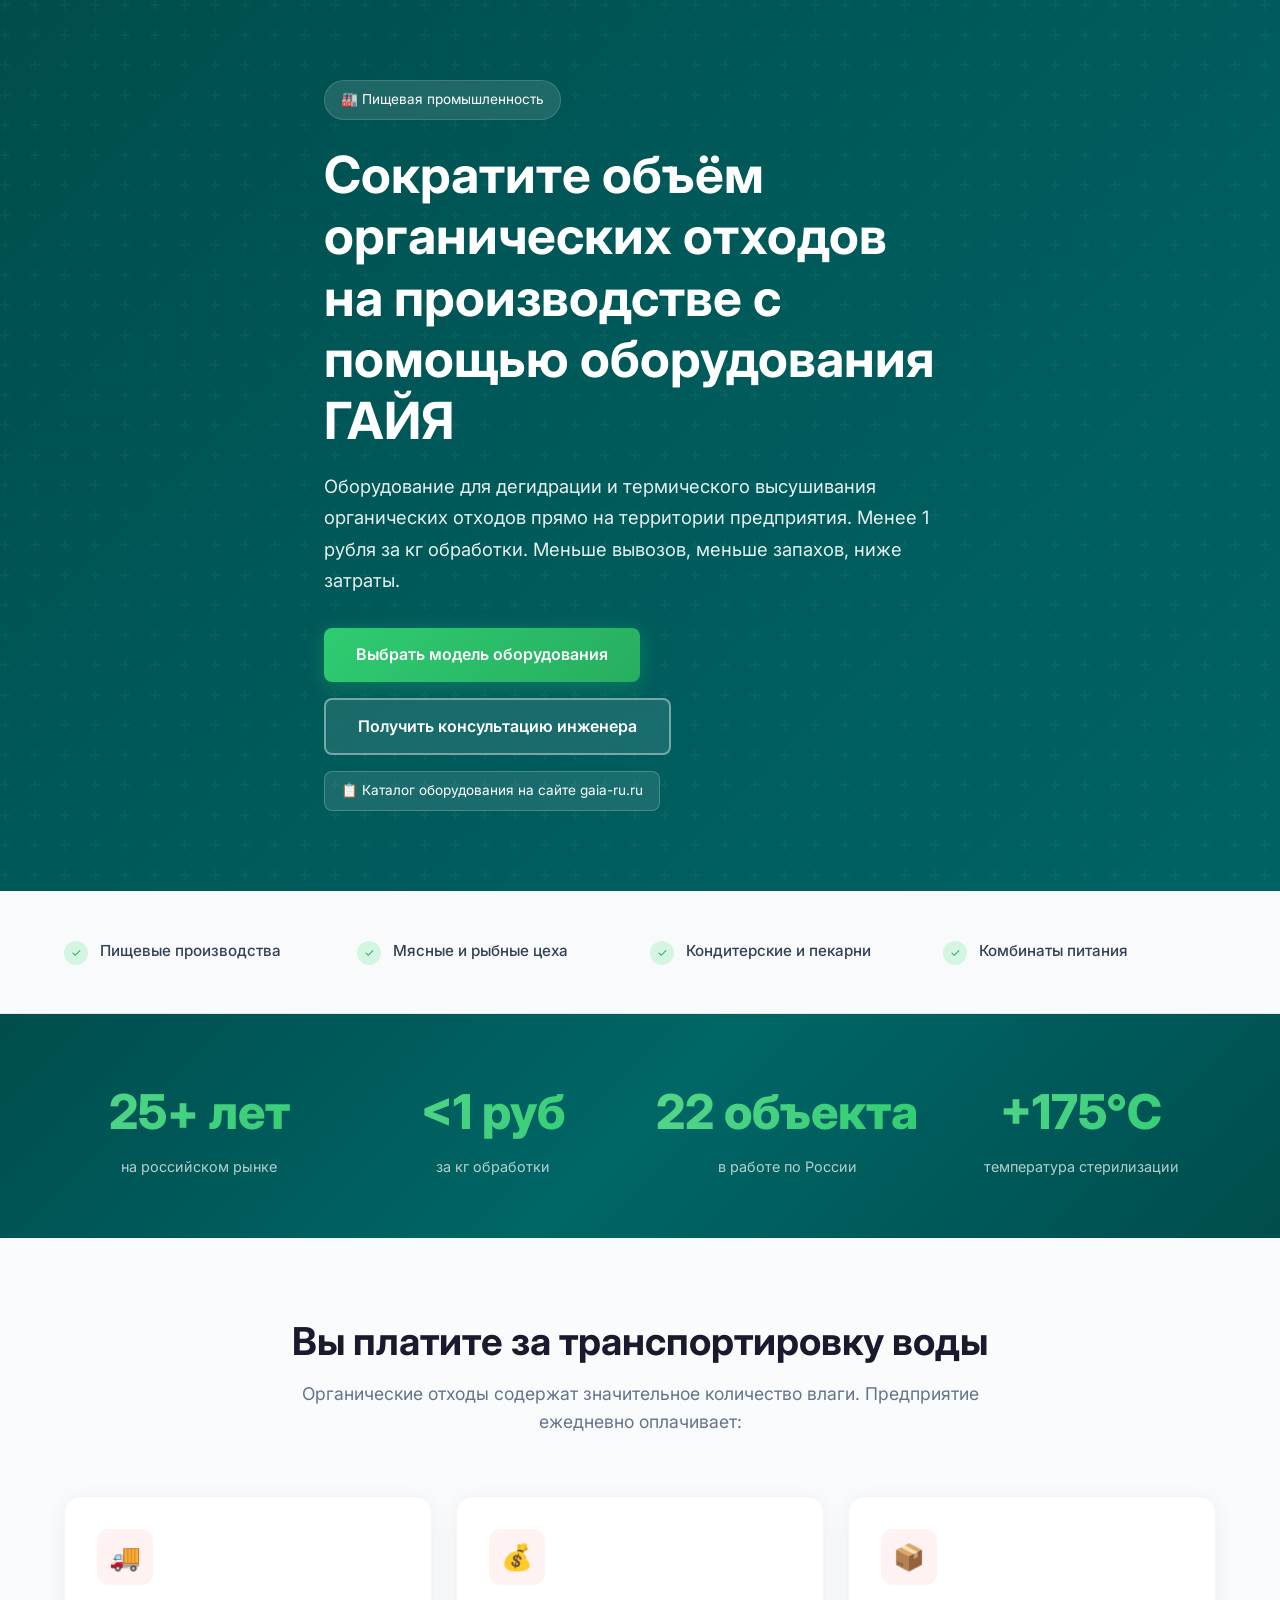
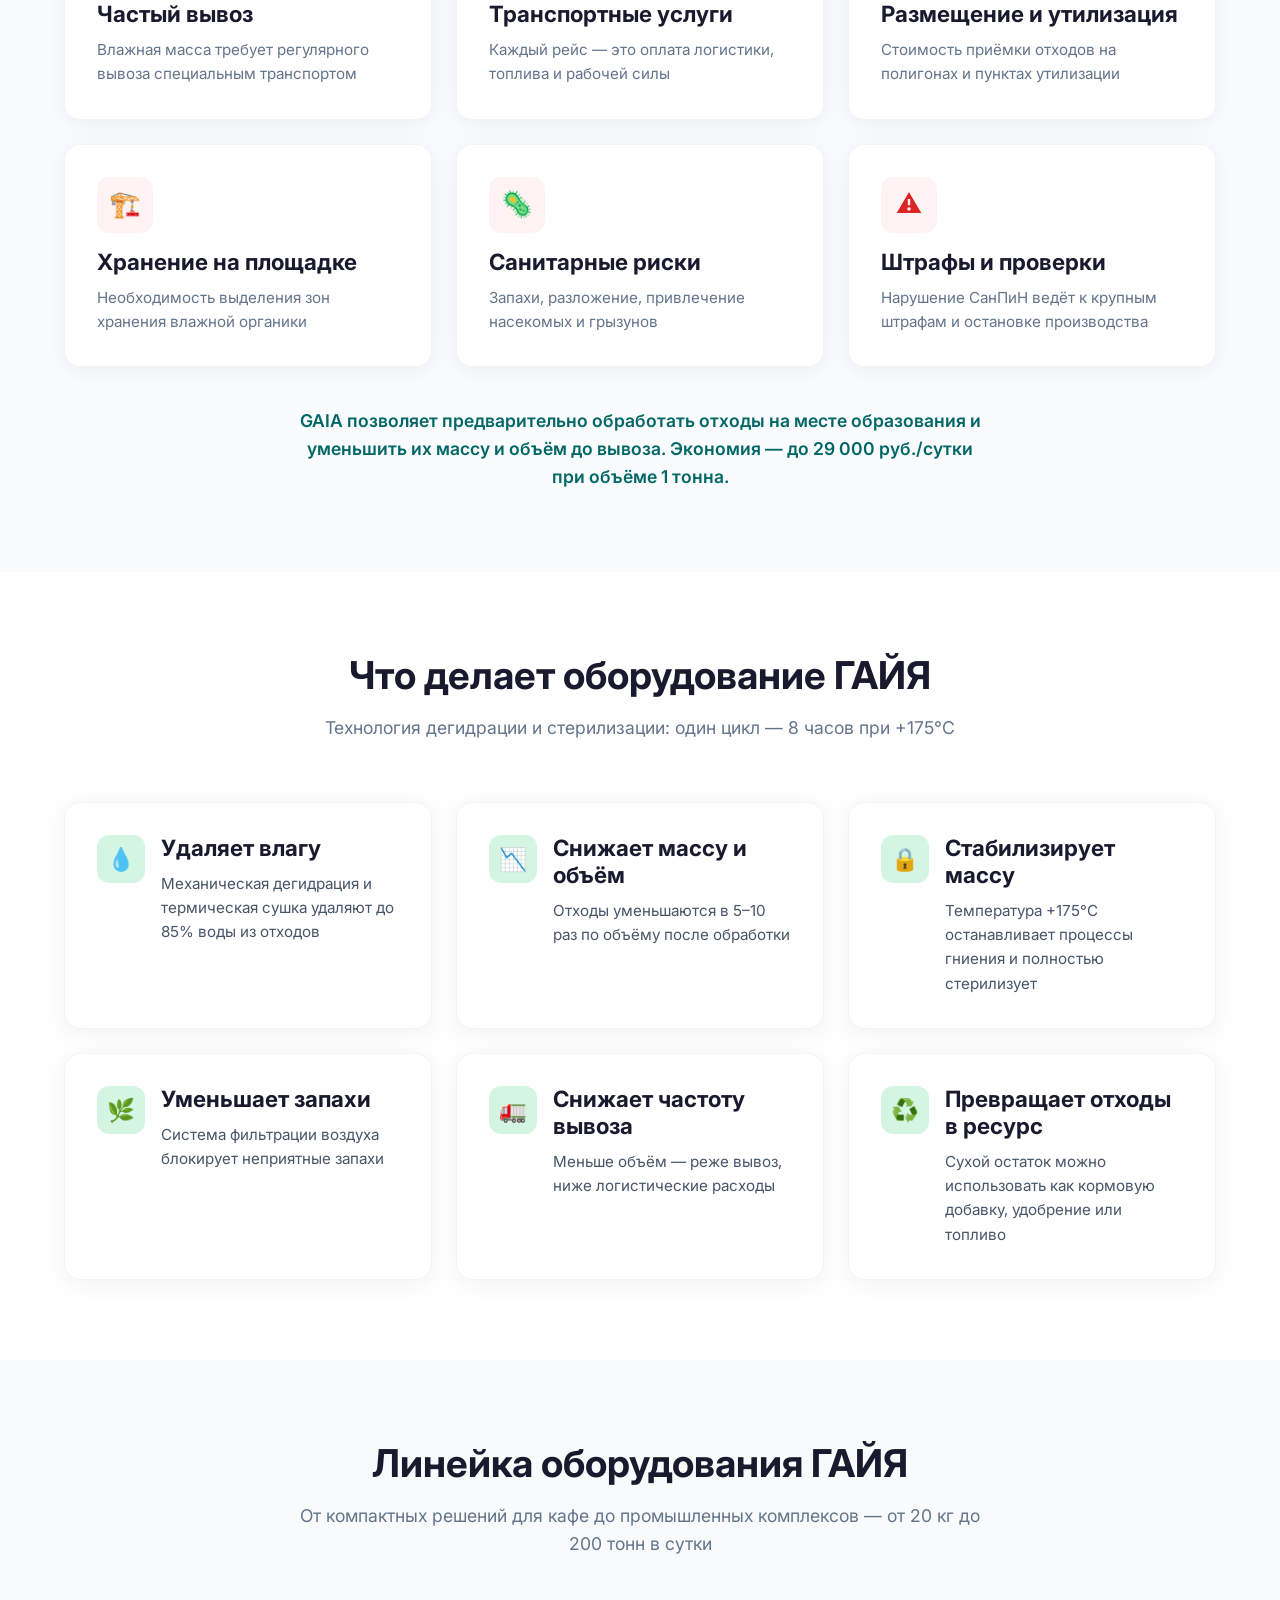
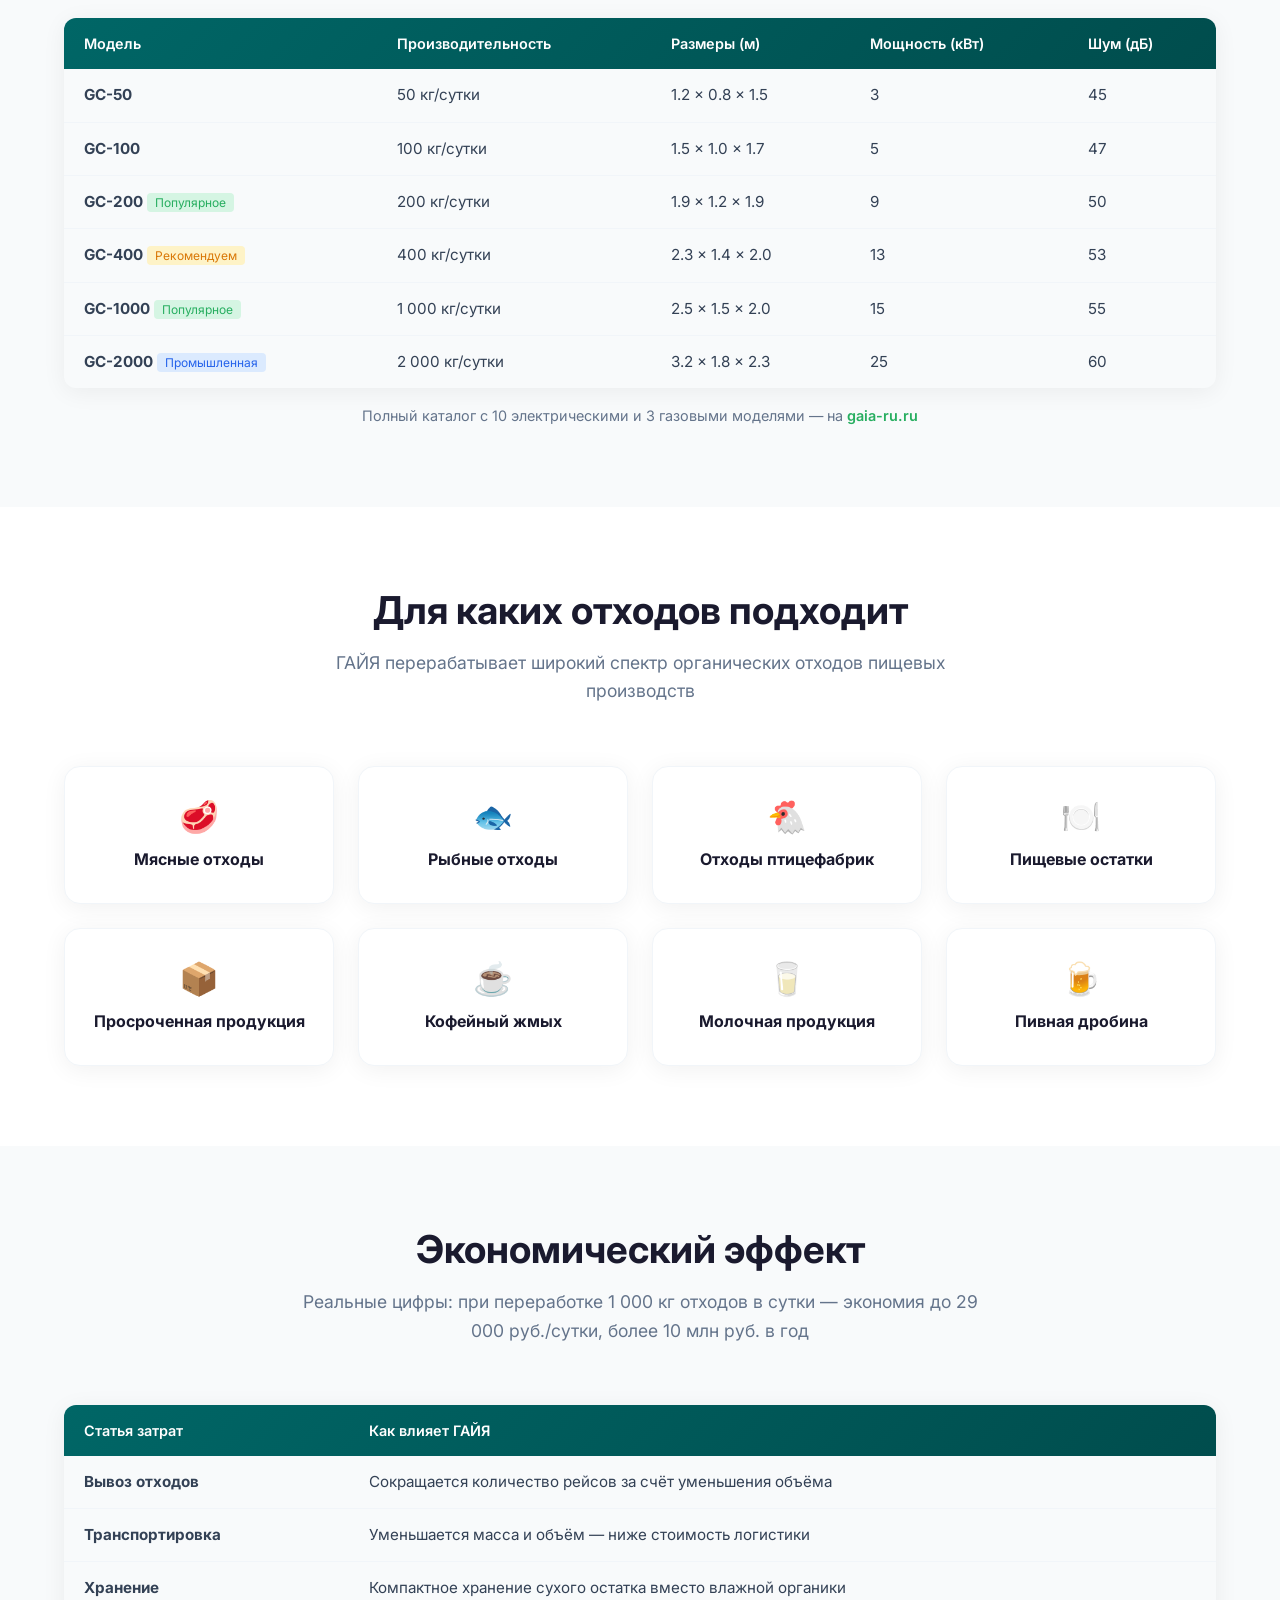
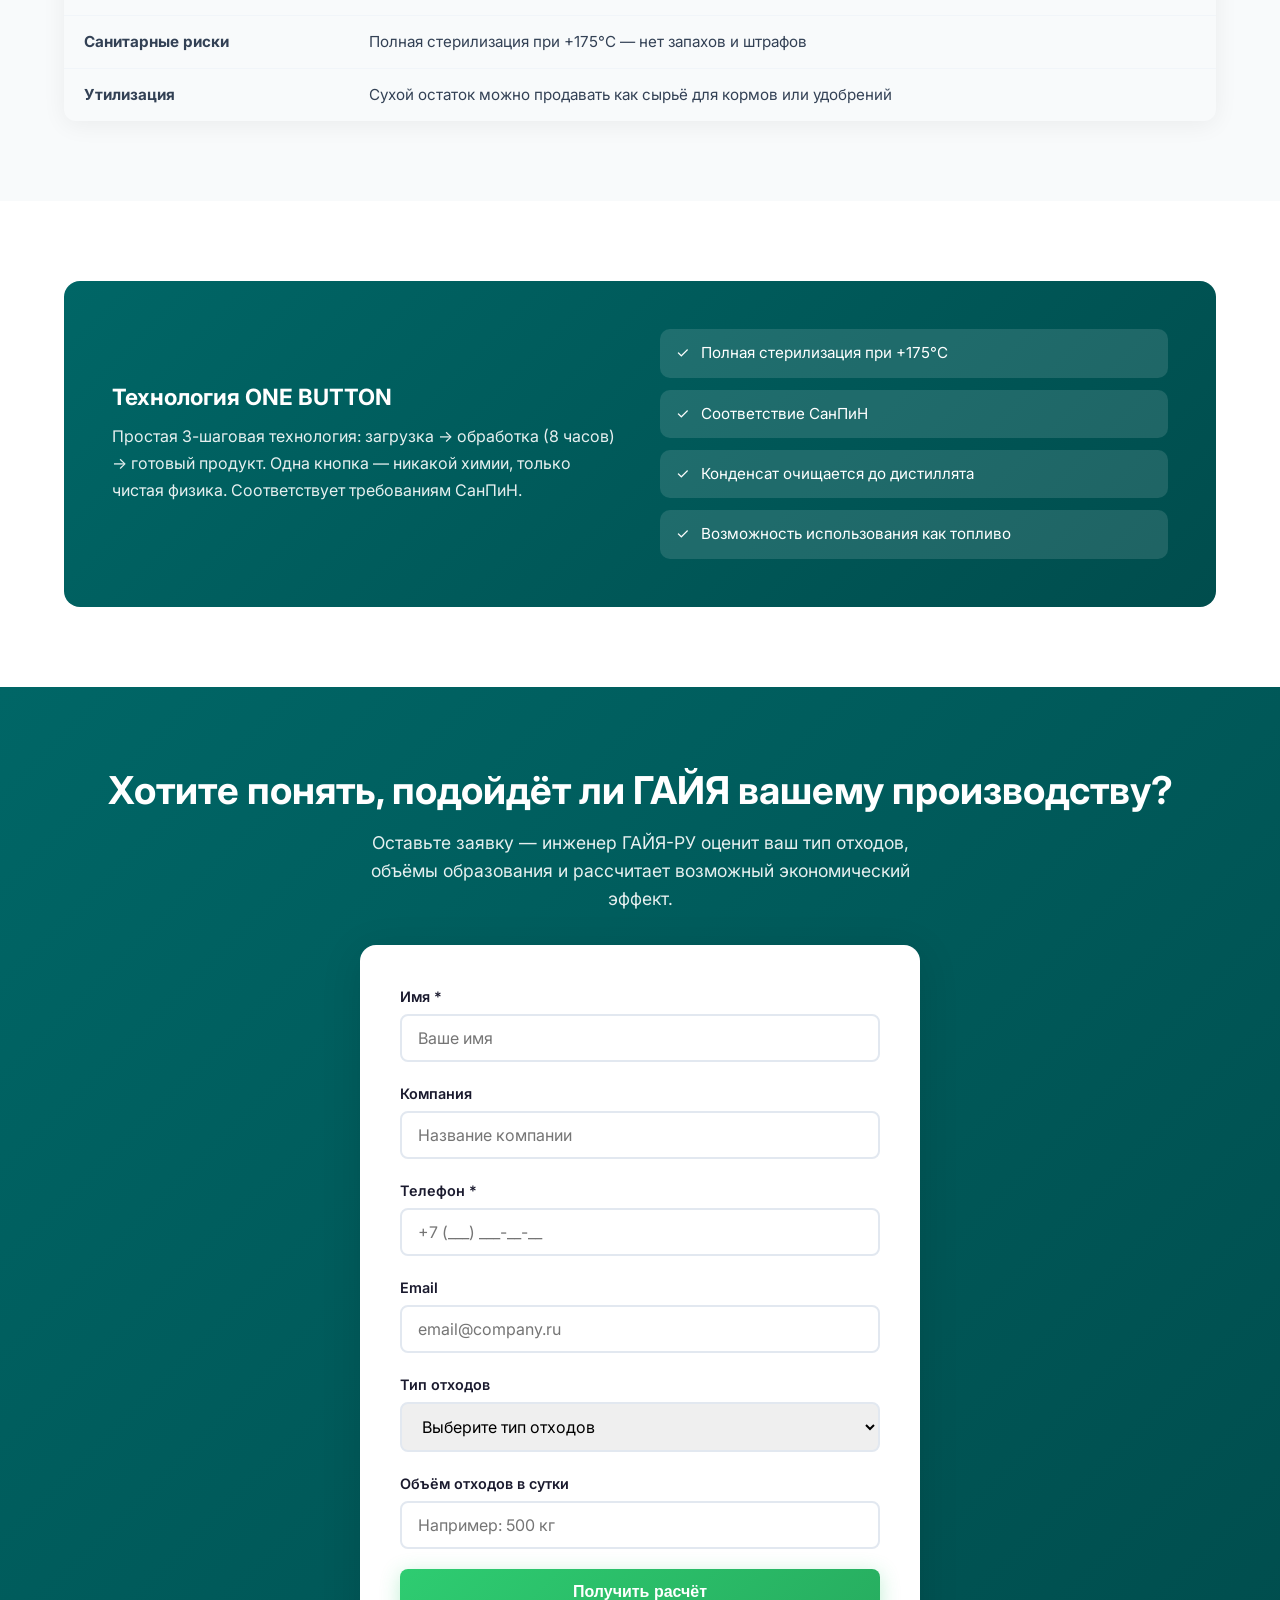
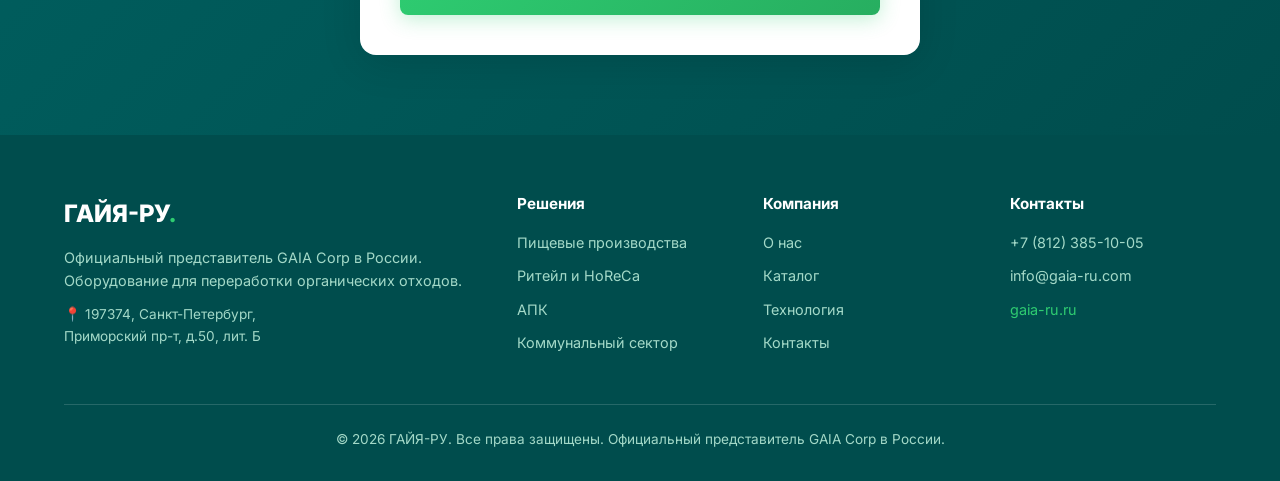
==== landing-1-food.html @ f54e6ef3 "GAIA landing pages - 10 professionally designed landing pages with real GAIA-RU data" ====
<!DOCTYPE html>
<html lang="ru">
<head>
<meta charset="UTF-8">
<meta name="viewport" content="width=device-width,initial-scale=1">
<title>ГАЙЯ-РУ для пищевых производств — Дегидрация органических отходов</title>
<meta name="description" content="Оборудование ГАЙЯ для дегидрации и термического высушивания органических отходов на пищевых производствах. Сократите объём отходов до 90%. Менее 1 руб/кг.">
<link rel="preconnect" href="https://fonts.googleapis.com">
<link href="https://fonts.googleapis.com/css2?family=Inter:wght@400;500;600;700;800&display=swap" rel="stylesheet">
<link rel="stylesheet" href="common.css">
<style>
.hero-food{background:linear-gradient(135deg,#004d4d 0%,#006666 50%,#004d4d 100%)}
.hero-food::before{background:linear-gradient(135deg,rgba(0,77,77,.95),rgba(0,102,102,.85))}
.solution-icon{width:48px;height:48px;background:#d5f5e3;border-radius:12px;display:flex;align-items:center;justify-content:center;font-size:1.4rem;margin-bottom:12px;flex-shrink:0}
.solution-item{display:flex;gap:16px;align-items:flex-start}
.solution-item p{color:#475569;font-size:.95rem}
.cta-form-section{background:linear-gradient(135deg,#e8f8f5,#d5f5e3)}
.eco-highlight{background:linear-gradient(135deg,#006666,#004d4d);border-radius:16px;padding:48px;color:#fff;display:grid;grid-template-columns:1fr 1fr;gap:40px;align-items:center}
.eco-highlight h3{color:#fff;margin-bottom:12px}
.eco-highlight p{opacity:.9;line-height:1.7}
.eco-list{display:flex;flex-direction:column;gap:12px}
.eco-list-item{display:flex;align-items:center;gap:12px;background:rgba(255,255,255,.12);padding:12px 16px;border-radius:10px}
.eco-list-item span{font-size:.95rem}
.catalog-link{display:inline-flex;align-items:center;gap:8px;background:rgba(255,255,255,.1);padding:8px 16px;border-radius:8px;font-size:.85rem;color:#fff;margin-top:16px;border:1px solid rgba(255,255,255,.2);transition:all .3s}
.catalog-link:hover{background:rgba(255,255,255,.2)}
@media(max-width:768px){.eco-highlight{grid-template-columns:1fr}}
</style>
</head>
<body>

<!-- Hero -->
<section class="hero hero-food">
<div class="hero-bg"></div>
<div class="container hero-content">
<div class="hero-badge">🏭 Пищевая промышленность</div>
<h1>Сократите объём органических отходов на производстве с помощью оборудования ГАЙЯ</h1>
<p>Оборудование для дегидрации и термического высушивания органических отходов прямо на территории предприятия. Менее 1 рубля за кг обработки. Меньше вывозов, меньше запахов, ниже затраты.</p>
<div class="hero-buttons">
<a href="#catalog" class="btn btn-primary">Выбрать модель оборудования</a>
<a href="#cta" class="btn btn-secondary">Получить консультацию инженера</a>
</div>
<a href="https://gaia-ru.ru/catalog.html" class="catalog-link" target="_blank">📋 Каталог оборудования на сайте gaia-ru.ru</a>
</div>
</section>

<!-- Features Strip -->
<div class="features-strip">
<div class="container">
<div class="grid-4">
<div class="feature-item"><div class="feature-check">✓</div><span>Пищевые производства</span></div>
<div class="feature-item"><div class="feature-check">✓</div><span>Мясные и рыбные цеха</span></div>
<div class="feature-item"><div class="feature-check">✓</div><span>Кондитерские и пекарни</span></div>
<div class="feature-item"><div class="feature-check">✓</div><span>Комбинаты питания</span></div>
</div>
</div>
</div>

<!-- Stats -->
<section class="stats">
<div class="container">
<div class="grid-4">
<div class="stat-item"><div class="stat-number">25+ лет</div><div class="stat-label">на российском рынке</div></div>
<div class="stat-item"><div class="stat-number">&lt;1 руб</div><div class="stat-label">за кг обработки</div></div>
<div class="stat-item"><div class="stat-number">22 объекта</div><div class="stat-label">в работе по России</div></div>
<div class="stat-item"><div class="stat-number">+175°C</div><div class="stat-label">температура стерилизации</div></div>
</div>
</div>
</section>

<!-- Problem -->
<section style="background:#fafbfc">
<div class="container">
<div class="section-header">
<h2>Вы платите за транспортировку воды</h2>
<p>Органические отходы содержат значительное количество влаги. Предприятие ежедневно оплачивает:</p>
</div>
<div class="grid-3">
<div class="card">
<div class="card-icon" style="background:#fef2f2;color:#dc2626">🚚</div>
<h3>Частый вывоз</h3>
<p>Влажная масса требует регулярного вывоза специальным транспортом</p>
</div>
<div class="card">
<div class="card-icon" style="background:#fef2f2;color:#dc2626">💰</div>
<h3>Транспортные услуги</h3>
<p>Каждый рейс — это оплата логистики, топлива и рабочей силы</p>
</div>
<div class="card">
<div class="card-icon" style="background:#fef2f2;color:#dc2626">📦</div>
<h3>Размещение и утилизация</h3>
<p>Стоимость приёмки отходов на полигонах и пунктах утилизации</p>
</div>
<div class="card">
<div class="card-icon" style="background:#fef2f2;color:#dc2626">🏗️</div>
<h3>Хранение на площадке</h3>
<p>Необходимость выделения зон хранения влажной органики</p>
</div>
<div class="card">
<div class="card-icon" style="background:#fef2f2;color:#dc2626">🦠</div>
<h3>Санитарные риски</h3>
<p>Запахи, разложение, привлечение насекомых и грызунов</p>
</div>
<div class="card">
<div class="card-icon" style="background:#fef2f2;color:#dc2626">⚠️</div>
<h3>Штрафы и проверки</h3>
<p>Нарушение СанПиН ведёт к крупным штрафам и остановке производства</p>
</div>
</div>
<div style="text-align:center;margin-top:40px">
<p style="font-size:1.1rem;color:#006666;font-weight:600;max-width:700px;margin:0 auto">GAIA позволяет предварительно обработать отходы на месте образования и уменьшить их массу и объём до вывоза. Экономия — до 29 000 руб./сутки при объёме 1 тонна.</p>
</div>
</div>
</section>

<!-- Solution -->
<section>
<div class="container">
<div class="section-header">
<h2>Что делает оборудование ГАЙЯ</h2>
<p>Технология дегидрации и стерилизации: один цикл — 8 часов при +175°C</p>
</div>
<div class="grid-3">
<div class="solution-item card">
<div class="solution-icon">💧</div>
<div><h3>Удаляет влагу</h3><p>Механическая дегидрация и термическая сушка удаляют до 85% воды из отходов</p></div>
</div>
<div class="solution-item card">
<div class="solution-icon">📉</div>
<div><h3>Снижает массу и объём</h3><p>Отходы уменьшаются в 5–10 раз по объёму после обработки</p></div>
</div>
<div class="solution-item card">
<div class="solution-icon">🔒</div>
<div><h3>Стабилизирует массу</h3><p>Температура +175°C останавливает процессы гниения и полностью стерилизует</p></div>
</div>
<div class="solution-item card">
<div class="solution-icon">🌿</div>
<div><h3>Уменьшает запахи</h3><p>Система фильтрации воздуха блокирует неприятные запахи</p></div>
</div>
<div class="solution-item card">
<div class="solution-icon">🚛</div>
<div><h3>Снижает частоту вывоза</h3><p>Меньше объём — реже вывоз, ниже логистические расходы</p></div>
</div>
<div class="solution-item card">
<div class="solution-icon">♻️</div>
<div><h3>Превращает отходы в ресурс</h3><p>Сухой остаток можно использовать как кормовую добавку, удобрение или топливо</p></div>
</div>
</div>
</div>
</section>

<!-- Catalog -->
<section style="background:#f8fafb" id="catalog">
<div class="container">
<div class="section-header">
<h2>Линейка оборудования ГАЙЯ</h2>
<p>От компактных решений для кафе до промышленных комплексов — от 20 кг до 200 тонн в сутки</p>
</div>
<div class="table-wrapper">
<table>
<thead><tr><th>Модель</th><th>Производительность</th><th>Размеры (м)</th><th>Мощность (кВт)</th><th>Шум (дБ)</th></tr></thead>
<tbody>
<tr><td><strong>GC-50</strong></td><td>50 кг/сутки</td><td>1.2 × 0.8 × 1.5</td><td>3</td><td>45</td></tr>
<tr><td><strong>GC-100</strong></td><td>100 кг/сутки</td><td>1.5 × 1.0 × 1.7</td><td>5</td><td>47</td></tr>
<tr><td><strong>GC-200</strong> <span style="background:#d5f5e3;color:#27ae60;padding:2px 8px;border-radius:4px;font-size:.75rem">Популярное</span></td><td>200 кг/сутки</td><td>1.9 × 1.2 × 1.9</td><td>9</td><td>50</td></tr>
<tr><td><strong>GC-400</strong> <span style="background:#fef3c7;color:#d97706;padding:2px 8px;border-radius:4px;font-size:.75rem">Рекомендуем</span></td><td>400 кг/сутки</td><td>2.3 × 1.4 × 2.0</td><td>13</td><td>53</td></tr>
<tr><td><strong>GC-1000</strong> <span style="background:#d5f5e3;color:#27ae60;padding:2px 8px;border-radius:4px;font-size:.75rem">Популярное</span></td><td>1 000 кг/сутки</td><td>2.5 × 1.5 × 2.0</td><td>15</td><td>55</td></tr>
<tr><td><strong>GC-2000</strong> <span style="background:#dbeafe;color:#2563eb;padding:2px 8px;border-radius:4px;font-size:.75rem">Промышленная</span></td><td>2 000 кг/сутки</td><td>3.2 × 1.8 × 2.3</td><td>25</td><td>60</td></tr>
</tbody>
</table>
</div>
<p style="text-align:center;margin-top:16px;font-size:.9rem;color:#64748b">Полный каталог с 10 электрическими и 3 газовыми моделями — на <a href="https://gaia-ru.ru/catalog.html" target="_blank" style="color:#27ae60;font-weight:600">gaia-ru.ru</a></p>
</div>
</section>

<!-- For which waste -->
<section>
<div class="container">
<div class="section-header">
<h2>Для каких отходов подходит</h2>
<p>ГАЙЯ перерабатывает широкий спектр органических отходов пищевых производств</p>
</div>
<div class="grid-4">
<div class="card" style="text-align:center;padding:24px"><div style="font-size:2rem;margin-bottom:8px">🥩</div><h3 style="font-size:1rem">Мясные отходы</h3></div>
<div class="card" style="text-align:center;padding:24px"><div style="font-size:2rem;margin-bottom:8px">🐟</div><h3 style="font-size:1rem">Рыбные отходы</h3></div>
<div class="card" style="text-align:center;padding:24px"><div style="font-size:2rem;margin-bottom:8px">🐔</div><h3 style="font-size:1rem">Отходы птицефабрик</h3></div>
<div class="card" style="text-align:center;padding:24px"><div style="font-size:2rem;margin-bottom:8px">🍽️</div><h3 style="font-size:1rem">Пищевые остатки</h3></div>
<div class="card" style="text-align:center;padding:24px"><div style="font-size:2rem;margin-bottom:8px">📦</div><h3 style="font-size:1rem">Просроченная продукция</h3></div>
<div class="card" style="text-align:center;padding:24px"><div style="font-size:2rem;margin-bottom:8px">☕</div><h3 style="font-size:1rem">Кофейный жмых</h3></div>
<div class="card" style="text-align:center;padding:24px"><div style="font-size:2rem;margin-bottom:8px">🥛</div><h3 style="font-size:1rem">Молочная продукция</h3></div>
<div class="card" style="text-align:center;padding:24px"><div style="font-size:2rem;margin-bottom:8px">🍺</div><h3 style="font-size:1rem">Пивная дробина</h3></div>
</div>
</div>
</section>

<!-- Economic Effect -->
<section style="background:#f8fafb">
<div class="container">
<div class="section-header">
<h2>Экономический эффект</h2>
<p>Реальные цифры: при переработке 1 000 кг отходов в сутки — экономия до 29 000 руб./сутки, более 10 млн руб. в год</p>
</div>
<div class="table-wrapper">
<table>
<thead><tr><th>Статья затрат</th><th>Как влияет ГАЙЯ</th></tr></thead>
<tbody>
<tr><td><strong>Вывоз отходов</strong></td><td>Сокращается количество рейсов за счёт уменьшения объёма</td></tr>
<tr><td><strong>Транспортировка</strong></td><td>Уменьшается масса и объём — ниже стоимость логистики</td></tr>
<tr><td><strong>Хранение</strong></td><td>Компактное хранение сухого остатка вместо влажной органики</td></tr>
<tr><td><strong>Санитарные риски</strong></td><td>Полная стерилизация при +175°C — нет запахов и штрафов</td></tr>
<tr><td><strong>Утилизация</strong></td><td>Сухой остаток можно продавать как сырьё для кормов или удобрений</td></tr>
</tbody>
</table>
</div>
</div>
</section>

<!-- Eco Highlight -->
<section>
<div class="container">
<div class="eco-highlight">
<div>
<h3>Технология ONE BUTTON</h3>
<p>Простая 3-шаговая технология: загрузка → обработка (8 часов) → готовый продукт. Одна кнопка — никакой химии, только чистая физика. Соответствует требованиям СанПиН.</p>
</div>
<div class="eco-list">
<div class="eco-list-item"><span>✓</span><span>Полная стерилизация при +175°C</span></div>
<div class="eco-list-item"><span>✓</span><span>Соответствие СанПиН</span></div>
<div class="eco-list-item"><span>✓</span><span>Конденсат очищается до дистиллята</span></div>
<div class="eco-list-item"><span>✓</span><span>Возможность использования как топливо</span></div>
</div>
</div>
</div>
</section>

<!-- CTA -->
<section class="cta-section" id="cta">
<div class="container">
<h2>Хотите понять, подойдёт ли ГАЙЯ вашему производству?</h2>
<p>Оставьте заявку — инженер ГАЙЯ-РУ оценит ваш тип отходов, объёмы образования и рассчитает возможный экономический эффект.</p>
<div class="form-card" style="text-align:left">
<div class="form-group"><label>Имя *</label><input type="text" placeholder="Ваше имя"></div>
<div class="form-group"><label>Компания</label><input type="text" placeholder="Название компании"></div>
<div class="form-group"><label>Телефон *</label><input type="tel" placeholder="+7 (___) ___-__-__"></div>
<div class="form-group"><label>Email</label><input type="email" placeholder="email@company.ru"></div>
<div class="form-group"><label>Тип отходов</label>
<select><option value="">Выберите тип отходов</option><option>Мясные отходы</option><option>Рыбные отходы</option><option>Пищевые остатки</option><option>Кофейный жмых</option><option>Пивная дробина</option><option>Молочная продукция</option><option>Просроченная продукция</option><option>Другое</option></select></div>
<div class="form-group"><label>Объём отходов в сутки</label><input type="text" placeholder="Например: 500 кг"></div>
<div style="text-align:center"><button class="btn btn-primary" style="width:100%">Получить расчёт</button></div>
</div>
</div>
</section>

<!-- Footer -->
<footer class="footer">
<div class="container">
<div class="footer-grid">
<div>
<div class="footer-brand">ГАЙЯ-РУ<span>.</span></div>
<p style="font-size:.9rem;margin-top:8px;line-height:1.6">Официальный представитель GAIA Corp в России.<br>Оборудование для переработки органических отходов.</p>
<p style="font-size:.85rem;margin-top:12px;color:#a3d9c8">📍 197374, Санкт-Петербург,<br>Приморский пр-т, д.50, лит. Б</p>
</div>
<div><h4>Решения</h4><ul><li><a href="#">Пищевые производства</a></li><li><a href="#">Ритейл и HoReCa</a></li><li><a href="#">АПК</a></li><li><a href="#">Коммунальный сектор</a></li></ul></div>
<div><h4>Компания</h4><ul><li><a href="https://gaia-ru.ru/about.html" target="_blank">О нас</a></li><li><a href="https://gaia-ru.ru/catalog.html" target="_blank">Каталог</a></li><li><a href="https://gaia-ru.ru/technology.html" target="_blank">Технология</a></li><li><a href="https://gaia-ru.ru/contacts.html" target="_blank">Контакты</a></li></ul></div>
<div><h4>Контакты</h4><ul><li><a href="tel:+78123851005">+7 (812) 385-10-05</a></li><li><a href="mailto:info@gaia-ru.com">info@gaia-ru.com</a></li><li style="margin-top:8px"><a href="https://gaia-ru.ru" target="_blank" style="color:#2ecc71">gaia-ru.ru</a></li></ul></div>
</div>
<div class="footer-bottom">© 2026 ГАЙЯ-РУ. Все права защищены. Официальный представитель GAIA Corp в России.</div>
</div>
</footer>

</body>
</html>
---- common.css ----
/* ГАЙЯ-РУ Landing Pages — Shared Styles */
/* Brand Colors: #2ecc71 (primary), #006666 (dark teal), #004d4d, #3498db (blue) */
/* Reset & Base */
*,*::before,*::after{box-sizing:border-box;margin:0;padding:0}
html{scroll-behavior:smooth;font-size:16px}
body{font-family:'Inter',-apple-system,BlinkMacSystemFont,'Segoe UI',sans-serif;color:#1a1a2e;background:#fff;line-height:1.6;-webkit-font-smoothing:antialiased}
img{max-width:100%;display:block}
a{text-decoration:none;color:inherit}
ul{list-style:none}

/* Typography */
h1,h2,h3,h4{font-weight:700;line-height:1.2}
h1{font-size:clamp(2rem,4vw,3.2rem)}
h2{font-size:clamp(1.6rem,3vw,2.4rem)}
h3{font-size:clamp(1.1rem,2vw,1.4rem)}

/* Container */
.container{max-width:1200px;margin:0 auto;padding:0 24px}

/* Buttons */
.btn{display:inline-flex;align-items:center;justify-content:center;padding:14px 32px;border-radius:8px;font-weight:600;font-size:1rem;transition:all .3s ease;border:none;cursor:pointer;gap:8px}
.btn-primary{background:linear-gradient(135deg,#2ecc71,#27ae60);color:#fff;box-shadow:0 4px 20px rgba(46,204,113,.3)}
.btn-primary:hover{transform:translateY(-2px);box-shadow:0 8px 30px rgba(46,204,113,.4)}
.btn-secondary{background:rgba(255,255,255,.1);color:#fff;border:2px solid rgba(255,255,255,.4);backdrop-filter:blur(4px)}
.btn-secondary:hover{background:rgba(255,255,255,.2);border-color:#fff}
.btn-outline{background:transparent;color:#27ae60;border:2px solid #27ae60}
.btn-outline:hover{background:#27ae60;color:#fff}
.btn-white{background:#fff;color:#006666;box-shadow:0 4px 20px rgba(0,0,0,.1)}
.btn-white:hover{transform:translateY(-2px);box-shadow:0 8px 30px rgba(0,0,0,.15)}
.btn-sm{padding:10px 24px;font-size:.9rem}

/* Sections */
section{padding:80px 0}
.section-header{text-align:center;max-width:700px;margin:0 auto 60px}
.section-header h2{margin-bottom:16px;color:#1a1a2e}
.section-header p{font-size:1.1rem;color:#64748b}

/* Cards */
.card{background:#fff;border-radius:16px;padding:32px;box-shadow:0 4px 24px rgba(0,0,0,.06);transition:all .3s ease;border:1px solid #f1f5f9}
.card:hover{transform:translateY(-4px);box-shadow:0 12px 40px rgba(0,0,0,.1)}
.card-icon{width:56px;height:56px;border-radius:12px;display:flex;align-items:center;justify-content:center;font-size:1.6rem;margin-bottom:16px}
.card h3{margin-bottom:10px;color:#1a1a2e}
.card p{color:#64748b;font-size:.95rem}

/* Grid layouts */
.grid-2{display:grid;grid-template-columns:repeat(auto-fit,minmax(320px,1fr));gap:32px}
.grid-3{display:grid;grid-template-columns:repeat(auto-fit,minmax(280px,1fr));gap:24px}
.grid-4{display:grid;grid-template-columns:repeat(auto-fit,minmax(240px,1fr));gap:24px}

/* Hero */
.hero{position:relative;min-height:90vh;display:flex;align-items:center;overflow:hidden;color:#fff}
.hero-bg{position:absolute;inset:0;z-index:0}
.hero-bg::before{content:'';position:absolute;inset:0;background:linear-gradient(135deg,rgba(0,77,77,.92),rgba(0,102,102,.88));z-index:1}
.hero-bg::after{content:'';position:absolute;inset:0;background:url("data:image/svg+xml,%3Csvg width='60' height='60' viewBox='0 0 60 60' xmlns='http://www.w3.org/2000/svg'%3E%3Cg fill='none' fill-rule='evenodd'%3E%3Cg fill='%23ffffff' fill-opacity='0.03'%3E%3Cpath d='M36 34v-4h-2v4h-4v2h4v4h2v-4h4v-2h-4zm0-30V0h-2v4h-4v2h4v4h2V6h4V4h-4zM6 34v-4H4v4H0v2h4v4h2v-4h4v-2H6zM6 4V0H4v4H0v2h4v4h2V6h4V4H6z'/%3E%3C/g%3E%3C/g%3E%3C/svg%3E");z-index:1}
.hero-content{position:relative;z-index:2;max-width:680px}
.hero-badge{display:inline-flex;align-items:center;gap:8px;background:rgba(255,255,255,.12);backdrop-filter:blur(8px);padding:8px 16px;border-radius:100px;font-size:.85rem;margin-bottom:24px;border:1px solid rgba(255,255,255,.15)}
.hero h1{margin-bottom:20px}
.hero p{font-size:1.15rem;opacity:.9;margin-bottom:32px;line-height:1.7}
.hero-buttons{display:flex;gap:16px;flex-wrap:wrap}

/* Features strip */
.features-strip{background:#f8fafb;border-bottom:1px solid #e2e8f0;padding:48px 0}
.features-strip .grid-4{gap:20px}
.feature-item{display:flex;align-items:flex-start;gap:12px}
.feature-check{width:24px;height:24px;background:#d5f5e3;border-radius:50%;display:flex;align-items:center;justify-content:center;flex-shrink:0;color:#27ae60;font-size:.75rem;margin-top:2px}
.feature-item span{font-size:.95rem;color:#334155;font-weight:500}

/* Stat counters */
.stats{background:linear-gradient(135deg,#004d4d,#006666,#004d4d);color:#fff;padding:60px 0}
.stat-item{text-align:center}
.stat-number{font-size:clamp(2rem,4vw,3rem);font-weight:800;background:linear-gradient(135deg,#58d68d,#2ecc71);-webkit-background-clip:text;-webkit-text-fill-color:transparent;background-clip:text}
.stat-label{font-size:.9rem;opacity:.7;margin-top:4px}

/* Table */
.table-wrapper{overflow-x:auto;border-radius:12px;box-shadow:0 4px 24px rgba(0,0,0,.06)}
table{width:100%;border-collapse:collapse}
thead{background:linear-gradient(135deg,#006666,#004d4d);color:#fff}
th{padding:14px 20px;text-align:left;font-weight:600;font-size:.9rem}
td{padding:14px 20px;border-bottom:1px solid #f1f5f9;font-size:.95rem;color:#334155}
tbody tr:hover{background:#e8f8f5}
tbody tr:last-child td{border-bottom:none}

/* Before/After */
.before-after{display:grid;grid-template-columns:1fr auto 1fr;gap:32px;align-items:center}
.ba-card{border-radius:16px;padding:40px 32px;text-align:center}
.ba-before{background:linear-gradient(135deg,#fef2f2,#fee2e2);border:1px solid #fecaca}
.ba-after{background:linear-gradient(135deg,#e8f8f5,#d5f5e3);border:1px solid #a9dfbf}
.ba-arrow{font-size:2rem;color:#27ae60}
.ba-label{font-weight:700;font-size:1.1rem;margin-bottom:12px}
.ba-value{font-size:2.4rem;font-weight:800}
.ba-before .ba-value{color:#dc2626}
.ba-after .ba-value{color:#27ae60}

/* Steps */
.steps{display:flex;gap:0;counter-reset:step}
.step{flex:1;padding:32px 24px;text-align:center;position:relative;background:#f8fafb;border:1px solid #e2e8f0;counter-increment:step}
.step::before{content:counter(step);width:40px;height:40px;background:linear-gradient(135deg,#2ecc71,#27ae60);color:#fff;border-radius:50%;display:flex;align-items:center;justify-content:center;font-weight:700;font-size:1rem;margin:0 auto 16px}
.step h4{margin-bottom:8px;font-size:1rem}
.step p{font-size:.85rem;color:#64748b}

/* Testimonial */
.testimonial{background:#f8fafb;border-radius:16px;padding:48px;position:relative}
.testimonial::before{content:'\201C';font-size:6rem;color:#2ecc71;opacity:.2;position:absolute;top:-10px;left:24px;font-family:Georgia,serif}
.testimonial blockquote{font-size:1.15rem;color:#334155;line-height:1.8;position:relative;z-index:1}
.testimonial-author{margin-top:24px;font-weight:600;color:#1a1a2e}
.testimonial-role{font-size:.9rem;color:#64748b}

/* CTA section */
.cta-section{background:linear-gradient(135deg,#006666,#004d4d);color:#fff;padding:80px 0;text-align:center}
.cta-section h2{color:#fff;margin-bottom:16px}
.cta-section p{opacity:.9;max-width:600px;margin:0 auto 32px;font-size:1.1rem}

/* Form */
.form-card{background:#fff;border-radius:16px;padding:40px;box-shadow:0 8px 40px rgba(0,0,0,.12);max-width:560px;margin:0 auto}
.form-group{margin-bottom:20px}
.form-group label{display:block;font-weight:600;font-size:.9rem;margin-bottom:6px;color:#1a1a2e}
.form-group input,.form-group select,.form-group textarea{width:100%;padding:12px 16px;border:2px solid #e2e8f0;border-radius:8px;font-size:1rem;font-family:inherit;transition:border-color .3s}
.form-group input:focus,.form-group select:focus,.form-group textarea:focus{outline:none;border-color:#2ecc71}
.form-group textarea{resize:vertical;min-height:100px}

/* FAQ */
.faq-item{border-bottom:1px solid #e2e8f0;padding:20px 0}
.faq-item summary{font-weight:600;font-size:1.05rem;cursor:pointer;padding:8px 0;color:#1a1a2e;list-style:none;display:flex;justify-content:space-between;align-items:center}
.faq-item summary::after{content:'+';font-size:1.5rem;color:#2ecc71;transition:transform .3s}
.faq-item[open] summary::after{transform:rotate(45deg)}
.faq-item p{padding:12px 0;color:#64748b;line-height:1.7}

/* Footer */
.footer{background:#004d4d;color:#a3d9c8;padding:60px 0 30px}
.footer-grid{display:grid;grid-template-columns:2fr 1fr 1fr 1fr;gap:40px;margin-bottom:40px}
.footer-brand{font-size:1.5rem;font-weight:800;color:#fff;margin-bottom:12px}
.footer-brand span{color:#2ecc71}
.footer h4{color:#fff;font-size:.95rem;margin-bottom:16px}
.footer ul li{margin-bottom:8px}
.footer ul li a{font-size:.9rem;transition:color .3s;color:#a3d9c8}
.footer ul li a:hover{color:#2ecc71}
.footer-bottom{border-top:1px solid rgba(255,255,255,.15);padding-top:24px;text-align:center;font-size:.85rem;color:#a3d9c8}

/* Responsive */
@media(max-width:768px){
  section{padding:60px 0}
  .hero{min-height:auto;padding:100px 0 60px}
  .hero-buttons{flex-direction:column}
  .hero-buttons .btn{width:100%}
  .grid-3,.grid-4{grid-template-columns:1fr}
  .before-after{grid-template-columns:1fr;text-align:center}
  .ba-arrow{transform:rotate(90deg)}
  .steps{flex-direction:column}
  .footer-grid{grid-template-columns:1fr 1fr}
  .stats .grid-4{grid-template-columns:repeat(2,1fr)}
  .features-strip .grid-4{grid-template-columns:1fr}
}
@media(max-width:480px){
  .footer-grid{grid-template-columns:1fr}
  .stats .grid-4{grid-template-columns:1fr}
}
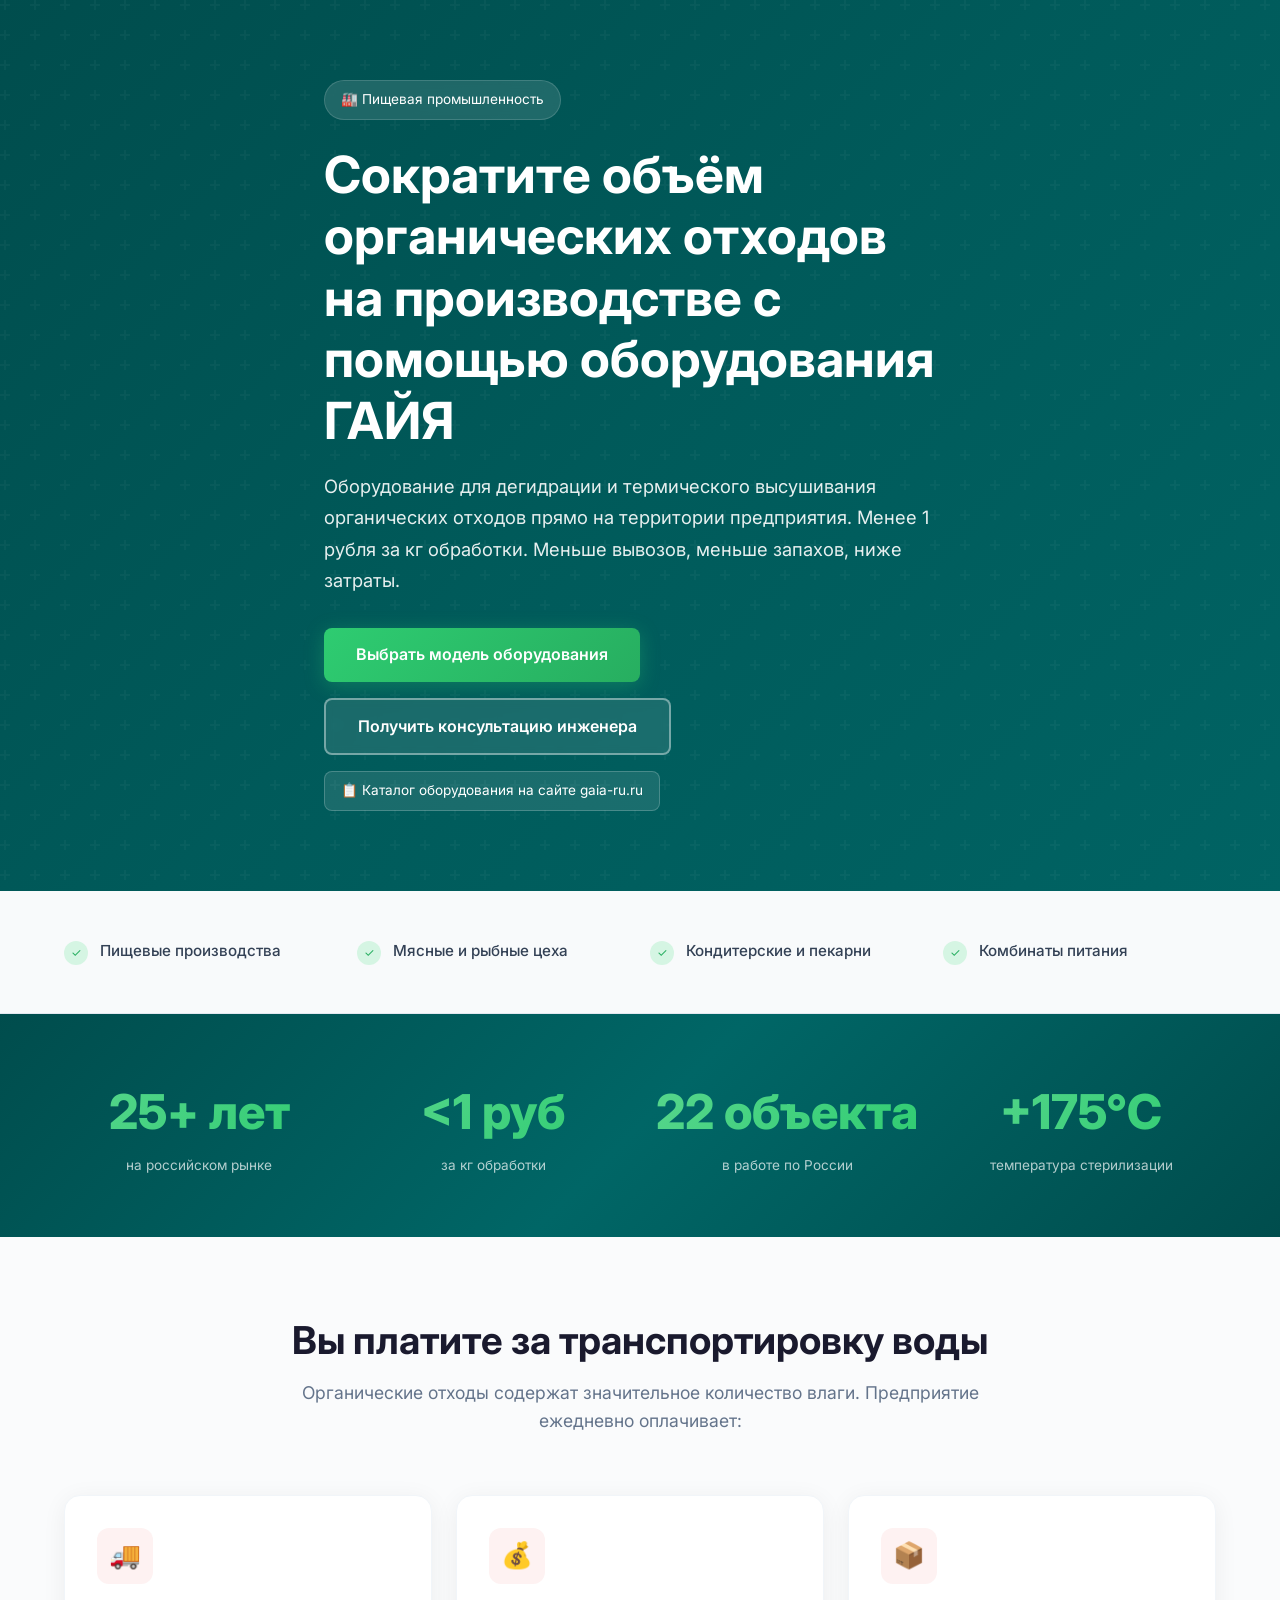
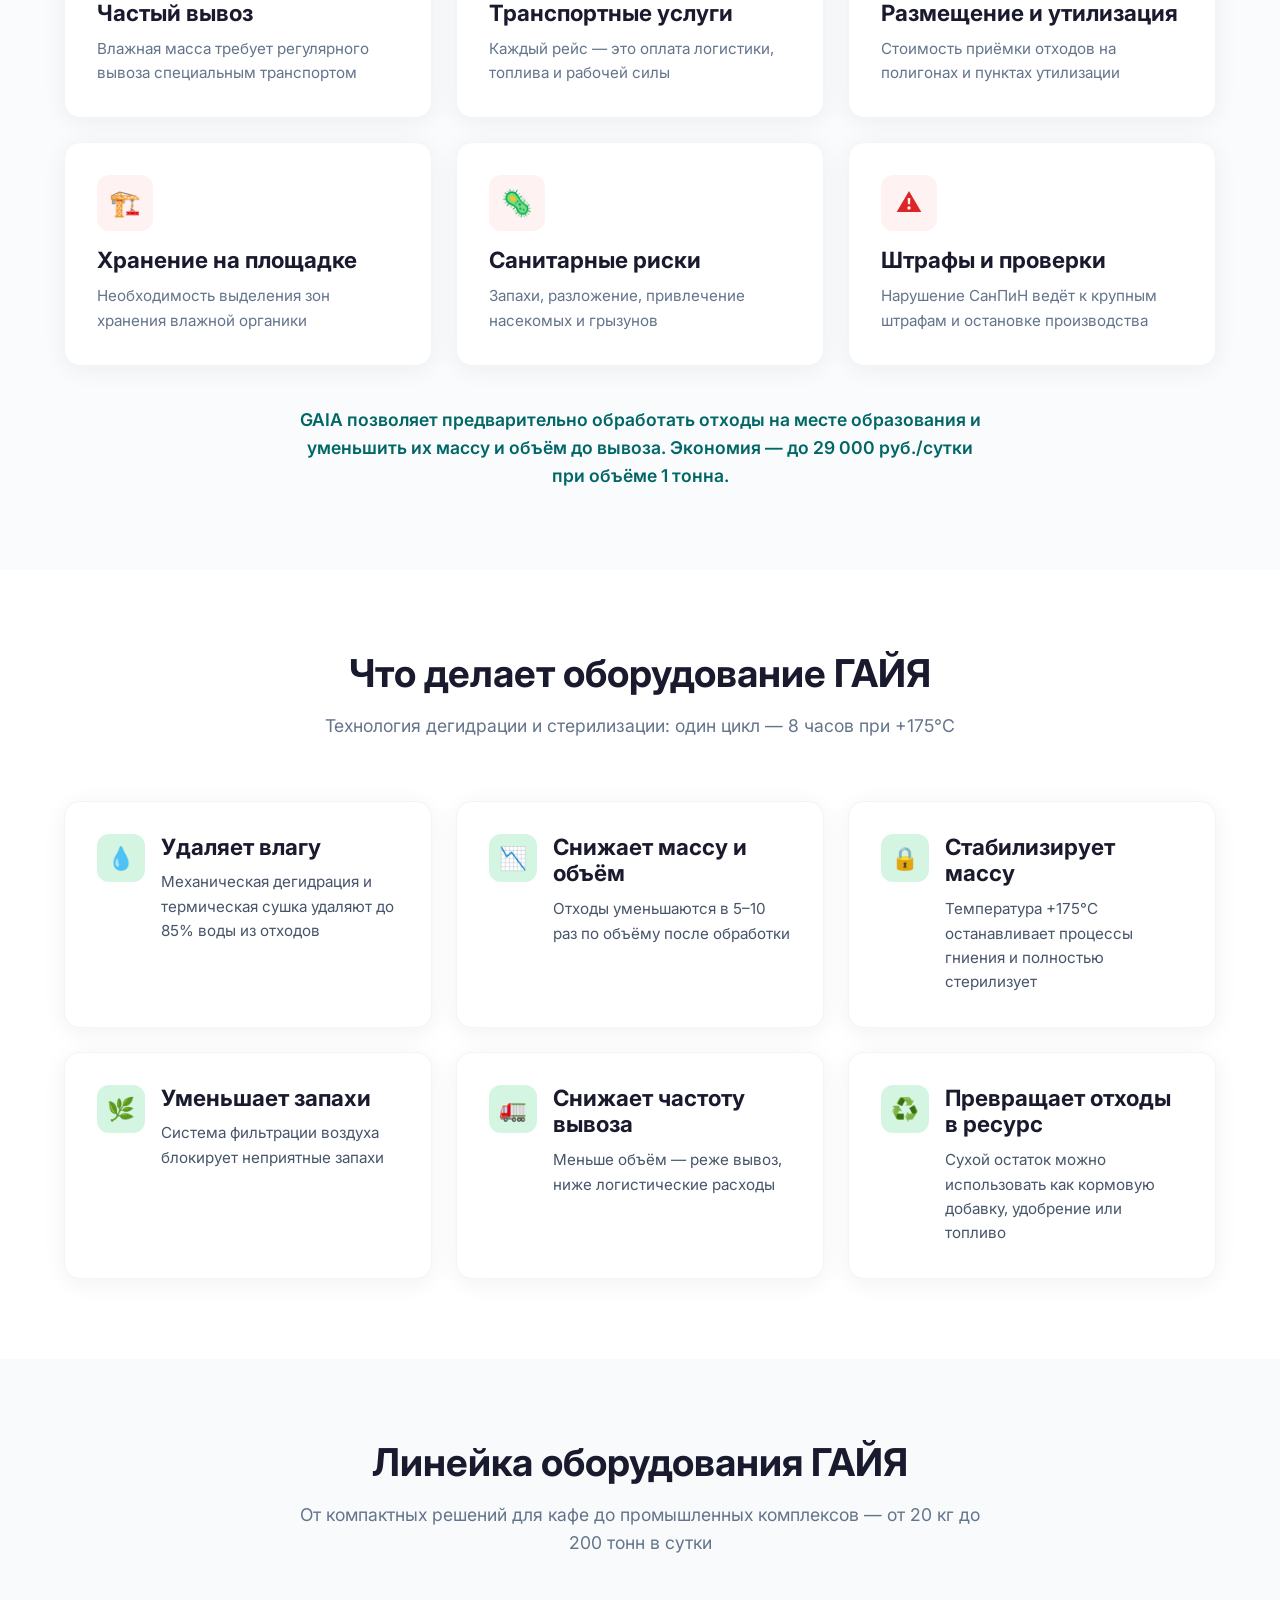
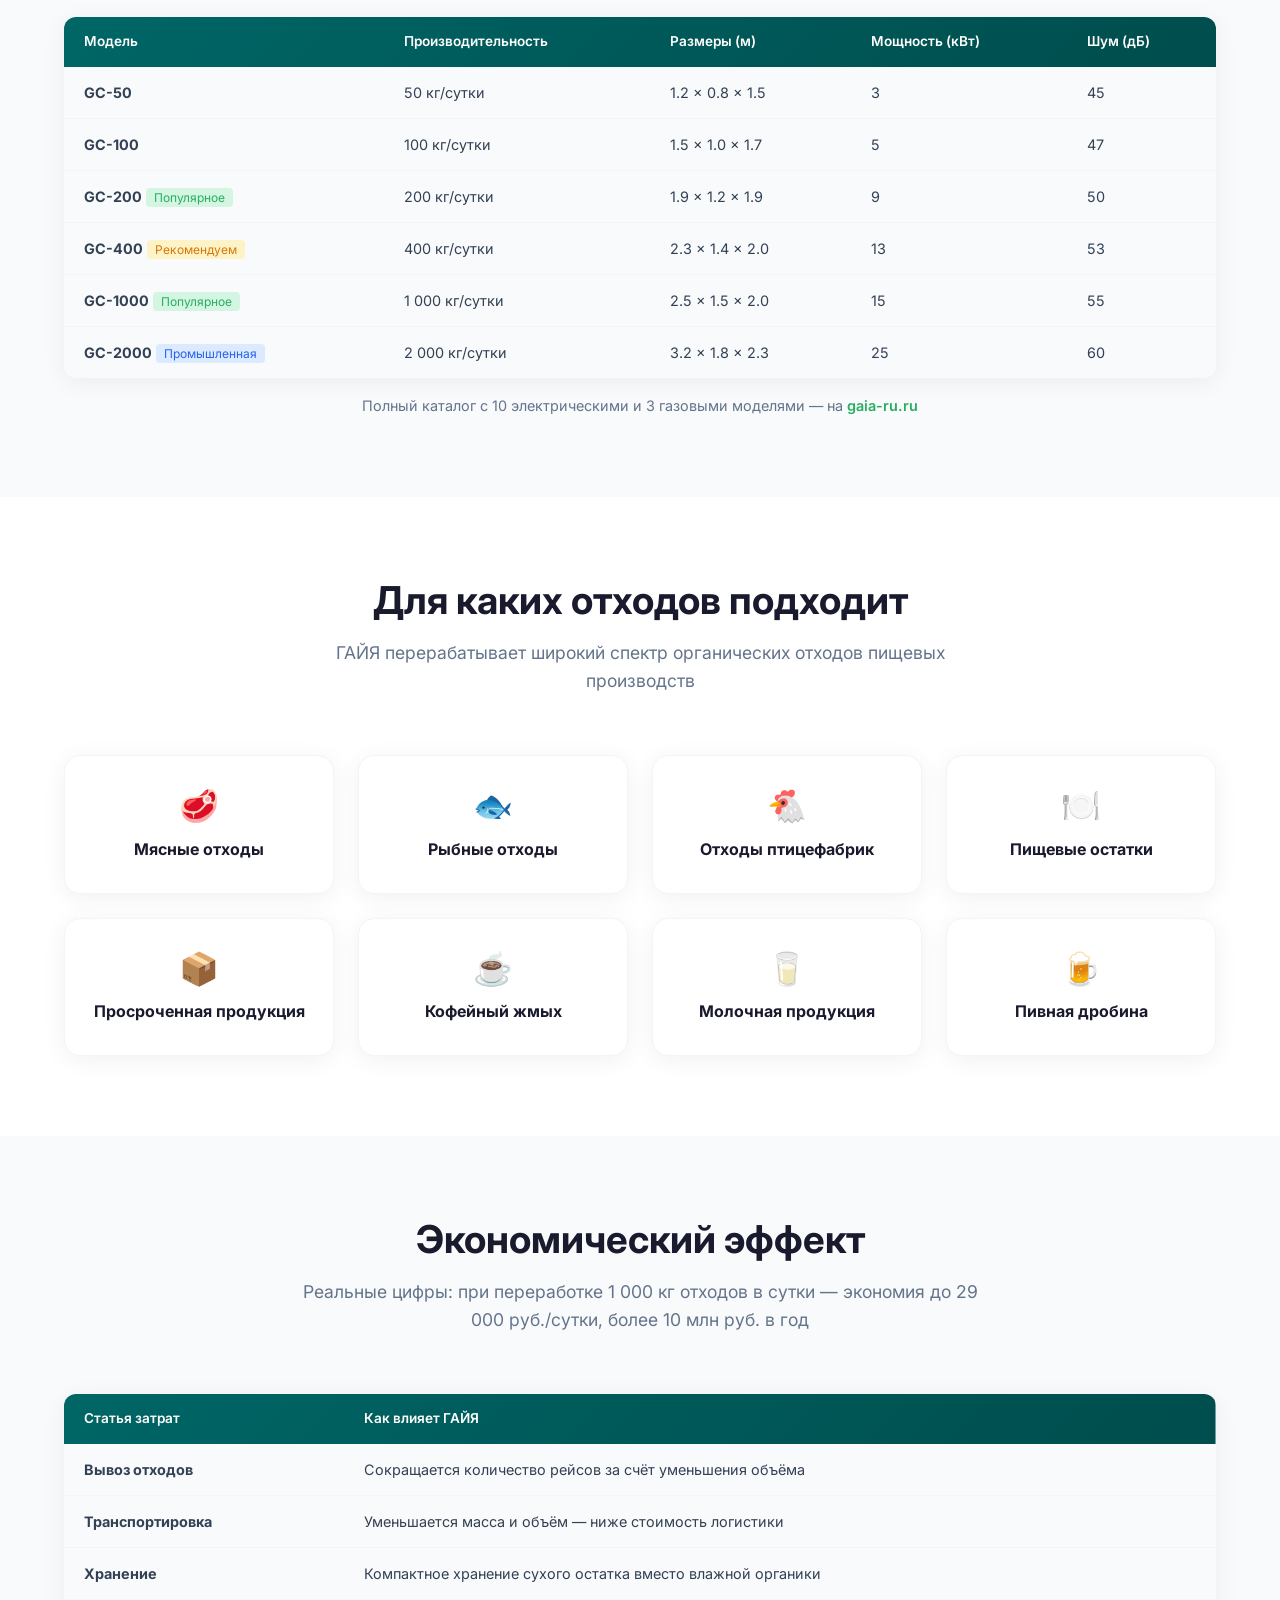
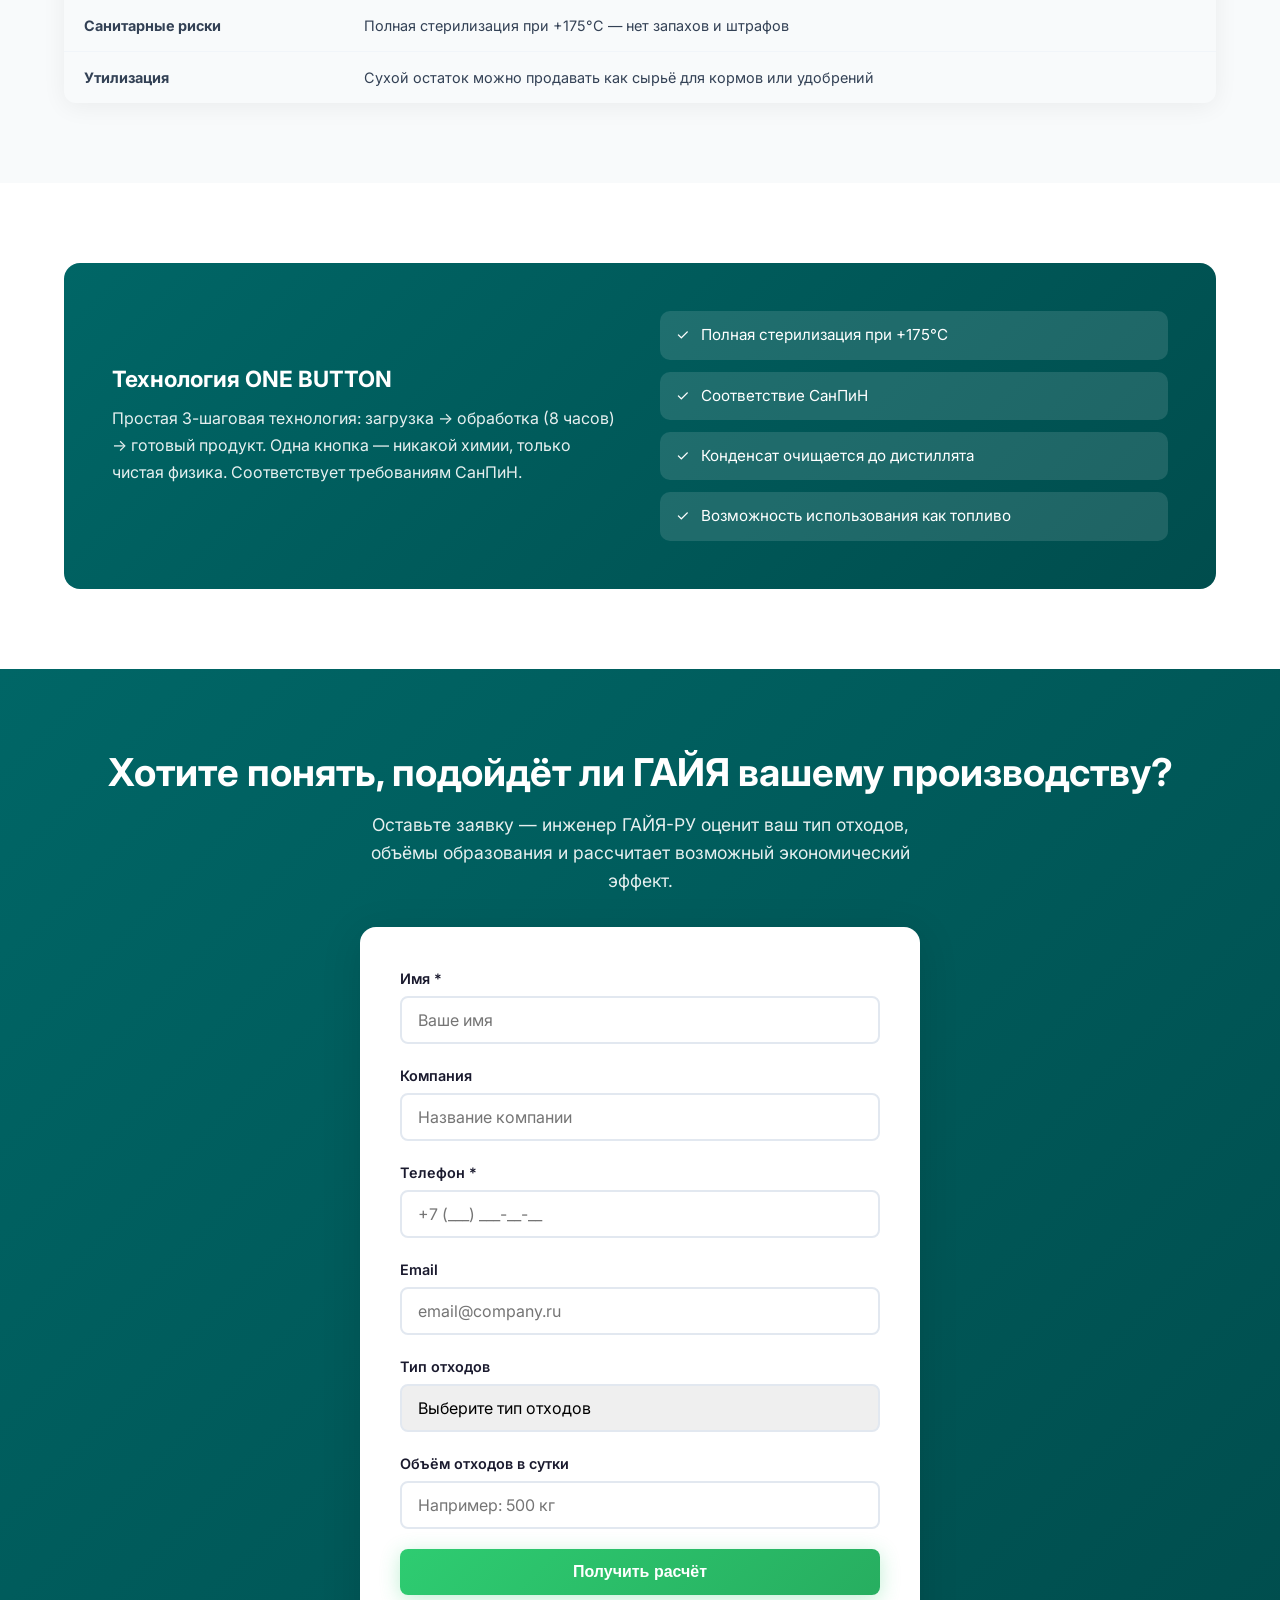
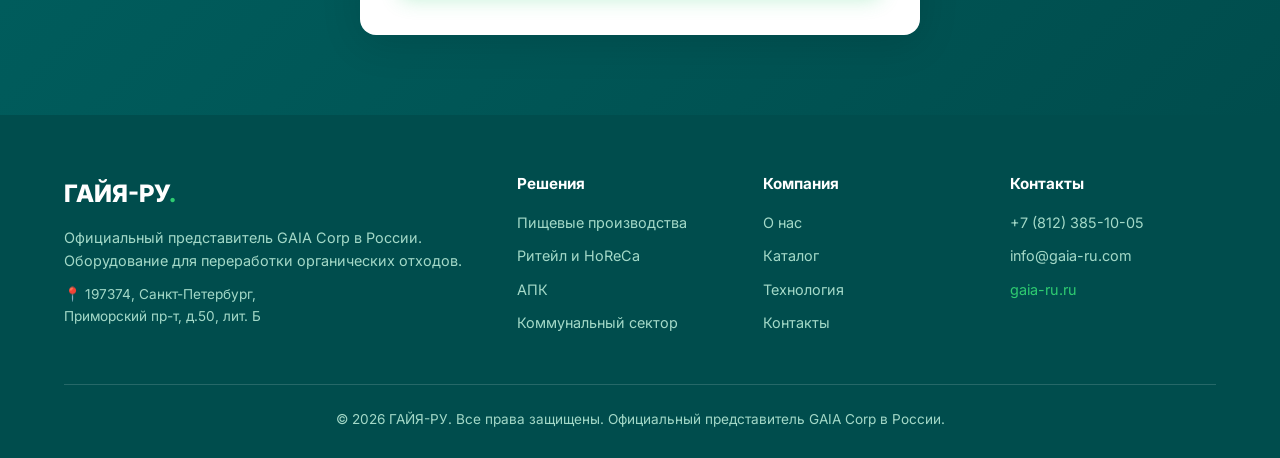
==== commit c64f9ee8: "SEO: canonical, OG, JSON-LD, internal cross-links" ====
--- a/landing-1-food.html
+++ b/landing-1-food.html
@@ -8,6 +8,16 @@
 <link rel="preconnect" href="https://fonts.googleapis.com">
 <link href="https://fonts.googleapis.com/css2?family=Inter:wght@400;500;600;700;800&display=swap" rel="stylesheet">
 <link rel="stylesheet" href="common.css">
+<link rel="canonical" href="https://gaia-group.ru/lend/landing-1-food.html">
+<meta property="og:title" content="ГАЙЯ-РУ для пищевых производств — Дегидрация органических отходов">
+<meta property="og:description" content="Оборудование ГАЙЯ для дегидрации и термического высушивания органических отходов на пищевых производствах. Сократите объём отходов до 90%. Менее 1 руб/кг.">
+<meta property="og:type" content="website">
+<meta property="og:url" content="https://gaia-group.ru/lend/landing-1-food.html">
+<meta property="og:locale" content="ru_RU">
+<meta property="og:site_name" content="ГАЙЯ-РУ">
+<script type="application/ld+json">
+[{"@context":"https://schema.org","@type":"Organization","name":"ГАЙЯ-РУ","url":"https://gaia-group.ru/","email":"info@gaia-ru.com","telephone":"+7 (812) 385 10 05","address":{"@type":"PostalAddress","streetAddress":"Приморский пр-т, д.50, лит. Б","postalCode":"197374","addressLocality":"Санкт-Петербург","addressCountry":"RU"}},{"@context":"https://schema.org","@type":"WebPage","name":"ГАЙЯ-РУ для пищевых производств — Дегидрация органических отходов","description":"Оборудование ГАЙЯ для дегидрации и термического высушивания органических отходов на пищевых производствах. Сократите объём отходов до 90%. Менее 1 руб/кг.","url":"https://gaia-group.ru/lend/landing-1-food.html","isPartOf":{"@type":"WebSite","name":"ГАЙЯ-РУ","url":"https://gaia-group.ru/"}}]
+</script>
 <style>
 .hero-food{background:linear-gradient(135deg,#004d4d 0%,#006666 50%,#004d4d 100%)}
 .hero-food::before{background:linear-gradient(135deg,rgba(0,77,77,.95),rgba(0,102,102,.85))}
@@ -259,7 +269,7 @@
 <p style="font-size:.9rem;margin-top:8px;line-height:1.6">Официальный представитель GAIA Corp в России.<br>Оборудование для переработки органических отходов.</p>
 <p style="font-size:.85rem;margin-top:12px;color:#a3d9c8">📍 197374, Санкт-Петербург,<br>Приморский пр-т, д.50, лит. Б</p>
 </div>
-<div><h4>Решения</h4><ul><li><a href="#">Пищевые производства</a></li><li><a href="#">Ритейл и HoReCa</a></li><li><a href="#">АПК</a></li><li><a href="#">Коммунальный сектор</a></li></ul></div>
+<div><h4>Решения</h4><ul><li><a href="landing-1-food.html">Пищевые производства</a></li><li><a href="landing-2-retail.html">Ритейл и HoReCa</a></li><li><a href="landing-4-agro.html">АПК</a></li><li><a href="landing-3-gov.html">Коммунальный сектор</a></li></ul></div>
 <div><h4>Компания</h4><ul><li><a href="https://gaia-ru.ru/about.html" target="_blank">О нас</a></li><li><a href="https://gaia-ru.ru/catalog.html" target="_blank">Каталог</a></li><li><a href="https://gaia-ru.ru/technology.html" target="_blank">Технология</a></li><li><a href="https://gaia-ru.ru/contacts.html" target="_blank">Контакты</a></li></ul></div>
 <div><h4>Контакты</h4><ul><li><a href="tel:+78123851005">+7 (812) 385-10-05</a></li><li><a href="mailto:info@gaia-ru.com">info@gaia-ru.com</a></li><li style="margin-top:8px"><a href="https://gaia-ru.ru" target="_blank" style="color:#2ecc71">gaia-ru.ru</a></li></ul></div>
 </div>
--- a/common.css
+++ b/common.css
@@ -3,16 +3,16 @@
 /* Reset & Base */
 *,*::before,*::after{box-sizing:border-box;margin:0;padding:0}
 html{scroll-behavior:smooth;font-size:16px}
-body{font-family:'Inter',-apple-system,BlinkMacSystemFont,'Segoe UI',sans-serif;color:#1a1a2e;background:#fff;line-height:1.6;-webkit-font-smoothing:antialiased}
+body{font-family:'Inter',-apple-system,BlinkMacSystemFont,'Segoe UI',sans-serif;color:#1a1a2e;background:#fff;line-height:1.6;-webkit-font-smoothing:antialiased;overflow-x:hidden}
 img{max-width:100%;display:block}
 a{text-decoration:none;color:inherit}
 ul{list-style:none}
 
 /* Typography */
 h1,h2,h3,h4{font-weight:700;line-height:1.2}
-h1{font-size:clamp(2rem,4vw,3.2rem)}
-h2{font-size:clamp(1.6rem,3vw,2.4rem)}
-h3{font-size:clamp(1.1rem,2vw,1.4rem)}
+h1{font-size:clamp(1.8rem,4vw,3.2rem)}
+h2{font-size:clamp(1.4rem,3vw,2.4rem)}
+h3{font-size:clamp(1rem,2vw,1.4rem)}
 
 /* Container */
 .container{max-width:1200px;margin:0 auto;padding:0 24px}
@@ -43,9 +43,9 @@
 .card p{color:#64748b;font-size:.95rem}
 
 /* Grid layouts */
-.grid-2{display:grid;grid-template-columns:repeat(auto-fit,minmax(320px,1fr));gap:32px}
-.grid-3{display:grid;grid-template-columns:repeat(auto-fit,minmax(280px,1fr));gap:24px}
-.grid-4{display:grid;grid-template-columns:repeat(auto-fit,minmax(240px,1fr));gap:24px}
+.grid-2{display:grid;grid-template-columns:repeat(2,1fr);gap:32px}
+.grid-3{display:grid;grid-template-columns:repeat(3,1fr);gap:24px}
+.grid-4{display:grid;grid-template-columns:repeat(4,1fr);gap:24px}
 
 /* Hero */
 .hero{position:relative;min-height:90vh;display:flex;align-items:center;overflow:hidden;color:#fff}
@@ -68,15 +68,15 @@
 /* Stat counters */
 .stats{background:linear-gradient(135deg,#004d4d,#006666,#004d4d);color:#fff;padding:60px 0}
 .stat-item{text-align:center}
-.stat-number{font-size:clamp(2rem,4vw,3rem);font-weight:800;background:linear-gradient(135deg,#58d68d,#2ecc71);-webkit-background-clip:text;-webkit-text-fill-color:transparent;background-clip:text}
-.stat-label{font-size:.9rem;opacity:.7;margin-top:4px}
+.stat-number{font-size:clamp(1.8rem,4vw,3rem);font-weight:800;background:linear-gradient(135deg,#58d68d,#2ecc71);-webkit-background-clip:text;-webkit-text-fill-color:transparent;background-clip:text}
+.stat-label{font-size:.85rem;opacity:.7;margin-top:4px}
 
 /* Table */
-.table-wrapper{overflow-x:auto;border-radius:12px;box-shadow:0 4px 24px rgba(0,0,0,.06)}
-table{width:100%;border-collapse:collapse}
+.table-wrapper{overflow-x:auto;border-radius:12px;box-shadow:0 4px 24px rgba(0,0,0,.06);-webkit-overflow-scrolling:touch}
+table{width:100%;border-collapse:collapse;min-width:500px}
 thead{background:linear-gradient(135deg,#006666,#004d4d);color:#fff}
-th{padding:14px 20px;text-align:left;font-weight:600;font-size:.9rem}
-td{padding:14px 20px;border-bottom:1px solid #f1f5f9;font-size:.95rem;color:#334155}
+th{padding:14px 20px;text-align:left;font-weight:600;font-size:.85rem;white-space:nowrap}
+td{padding:14px 20px;border-bottom:1px solid #f1f5f9;font-size:.9rem;color:#334155}
 tbody tr:hover{background:#e8f8f5}
 tbody tr:last-child td{border-bottom:none}
 
@@ -114,14 +114,14 @@
 .form-card{background:#fff;border-radius:16px;padding:40px;box-shadow:0 8px 40px rgba(0,0,0,.12);max-width:560px;margin:0 auto}
 .form-group{margin-bottom:20px}
 .form-group label{display:block;font-weight:600;font-size:.9rem;margin-bottom:6px;color:#1a1a2e}
-.form-group input,.form-group select,.form-group textarea{width:100%;padding:12px 16px;border:2px solid #e2e8f0;border-radius:8px;font-size:1rem;font-family:inherit;transition:border-color .3s}
+.form-group input,.form-group select,.form-group textarea{width:100%;padding:12px 16px;border:2px solid #e2e8f0;border-radius:8px;font-size:1rem;font-family:inherit;transition:border-color .3s;-webkit-appearance:none;appearance:none}
 .form-group input:focus,.form-group select:focus,.form-group textarea:focus{outline:none;border-color:#2ecc71}
 .form-group textarea{resize:vertical;min-height:100px}
 
 /* FAQ */
 .faq-item{border-bottom:1px solid #e2e8f0;padding:20px 0}
-.faq-item summary{font-weight:600;font-size:1.05rem;cursor:pointer;padding:8px 0;color:#1a1a2e;list-style:none;display:flex;justify-content:space-between;align-items:center}
-.faq-item summary::after{content:'+';font-size:1.5rem;color:#2ecc71;transition:transform .3s}
+.faq-item summary{font-weight:600;font-size:1.05rem;cursor:pointer;padding:8px 0;color:#1a1a2e;list-style:none;display:flex;justify-content:space-between;align-items:center;gap:12px}
+.faq-item summary::after{content:'+';font-size:1.5rem;color:#2ecc71;transition:transform .3s;flex-shrink:0}
 .faq-item[open] summary::after{transform:rotate(45deg)}
 .faq-item p{padding:12px 0;color:#64748b;line-height:1.7}
 
@@ -136,21 +136,135 @@
 .footer ul li a:hover{color:#2ecc71}
 .footer-bottom{border-top:1px solid rgba(255,255,255,.15);padding-top:24px;text-align:center;font-size:.85rem;color:#a3d9c8}
 
-/* Responsive */
+/* ==================== TABLET (max-width: 1024px) ==================== */
+@media(max-width:1024px){
+  .container{padding:0 20px}
+  .grid-4{grid-template-columns:repeat(2,1fr)}
+  .footer-grid{grid-template-columns:1fr 1fr;gap:32px}
+}
+
+/* ==================== MOBILE LANDSCAPE / TABLET SMALL (max-width: 768px) ==================== */
 @media(max-width:768px){
   section{padding:60px 0}
+  .container{padding:0 16px}
+
+  /* Hero */
   .hero{min-height:auto;padding:100px 0 60px}
-  .hero-buttons{flex-direction:column}
-  .hero-buttons .btn{width:100%}
-  .grid-3,.grid-4{grid-template-columns:1fr}
-  .before-after{grid-template-columns:1fr;text-align:center}
-  .ba-arrow{transform:rotate(90deg)}
+  .hero-content{max-width:100%}
+  .hero h1{font-size:clamp(1.6rem,5vw,2.2rem)}
+  .hero p{font-size:1rem}
+  .hero-buttons{flex-direction:column;gap:12px}
+  .hero-buttons .btn{width:100%;padding:14px 24px}
+
+  /* Section headers */
+  .section-header{margin-bottom:40px}
+  .section-header h2{font-size:clamp(1.3rem,4vw,1.8rem)}
+  .section-header p{font-size:.95rem}
+
+  /* Grids */
+  .grid-2{grid-template-columns:1fr}
+  .grid-3{grid-template-columns:1fr}
+  .grid-4{grid-template-columns:1fr}
+  .features-strip .grid-4{grid-template-columns:1fr}
+
+  /* Cards */
+  .card{padding:24px}
+  .card-icon{width:48px;height:48px;font-size:1.3rem}
+
+  /* Stats */
+  .stats{padding:40px 0}
+  .stats .grid-4{grid-template-columns:repeat(2,1fr);gap:20px}
+  .stat-number{font-size:1.6rem}
+
+  /* Tables */
+  .table-wrapper{margin:0 -16px;border-radius:0;box-shadow:none}
+  table{min-width:400px}
+  th{padding:12px 14px;font-size:.8rem}
+  td{padding:12px 14px;font-size:.85rem}
+
+  /* Before/After */
+  .before-after{grid-template-columns:1fr;text-align:center;gap:16px}
+  .ba-arrow{transform:rotate(90deg);margin:0 auto}
+  .ba-card{padding:28px 20px}
+  .ba-value{font-size:1.8rem}
+
+  /* Steps */
   .steps{flex-direction:column}
-  .footer-grid{grid-template-columns:1fr 1fr}
-  .stats .grid-4{grid-template-columns:repeat(2,1fr)}
-  .features-strip .grid-4{grid-template-columns:1fr}
+  .step{padding:20px}
+  .step::before{margin:0 auto 12px}
+
+  /* Testimonial */
+  .testimonial{padding:32px 24px}
+  .testimonial::before{font-size:4rem;left:16px}
+
+  /* CTA */
+  .cta-section{padding:60px 0}
+  .cta-section h2{font-size:clamp(1.3rem,4vw,1.8rem)}
+  .cta-section p{font-size:.95rem}
+
+  /* Form */
+  .form-card{padding:28px 20px;margin:0 16px}
+  .form-group input,.form-group select,.form-group textarea{padding:12px 14px;font-size:.95rem}
+
+  /* Features strip */
+  .features-strip{padding:32px 0}
+
+  /* Footer */
+  .footer{padding:40px 0 24px}
+  .footer-grid{grid-template-columns:1fr;gap:28px}
+  .footer-brand{font-size:1.3rem}
+
+  /* FAQ */
+  .faq-item summary{font-size:.95rem}
 }
+
+/* ==================== MOBILE PORTRAIT (max-width: 480px) ==================== */
 @media(max-width:480px){
-  .footer-grid{grid-template-columns:1fr}
-  .stats .grid-4{grid-template-columns:1fr}
+  section{padding:48px 0}
+  .container{padding:0 14px}
+
+  /* Hero */
+  .hero{padding:80px 0 48px}
+  .hero h1{font-size:1.5rem}
+  .hero p{font-size:.92rem;margin-bottom:24px}
+  .hero-badge{font-size:.78rem;padding:6px 12px}
+  .hero-buttons .btn{padding:12px 20px;font-size:.92rem}
+
+  /* Section headers */
+  .section-header{margin-bottom:32px}
+  .section-header h2{font-size:1.25rem}
+
+  /* Stats */
+  .stats .grid-4{grid-template-columns:1fr 1fr;gap:16px}
+  .stat-number{font-size:1.4rem}
+  .stat-label{font-size:.78rem}
+
+  /* Cards */
+  .card{padding:20px;border-radius:12px}
+  .card-icon{width:42px;height:42px;font-size:1.2rem;border-radius:10px;margin-bottom:12px}
+
+  /* Before/After */
+  .ba-card{padding:24px 16px}
+  .ba-value{font-size:1.5rem}
+  .ba-label{font-size:1rem}
+
+  /* CTA */
+  .cta-section{padding:48px 0}
+  .cta-section h2{font-size:1.2rem}
+  .cta-section p{font-size:.88rem}
+
+  /* Form */
+  .form-card{padding:24px 16px;margin:0 14px}
+  .form-group{margin-bottom:16px}
+  .form-group label{font-size:.85rem}
+
+  /* Footer */
+  .footer{padding:32px 0 20px}
+  .footer-grid{gap:24px}
+  .footer-brand{font-size:1.2rem}
+  .footer-bottom{font-size:.8rem}
+
+  /* Features strip */
+  .features-strip{padding:24px 0}
+  .feature-item span{font-size:.85rem}
 }
